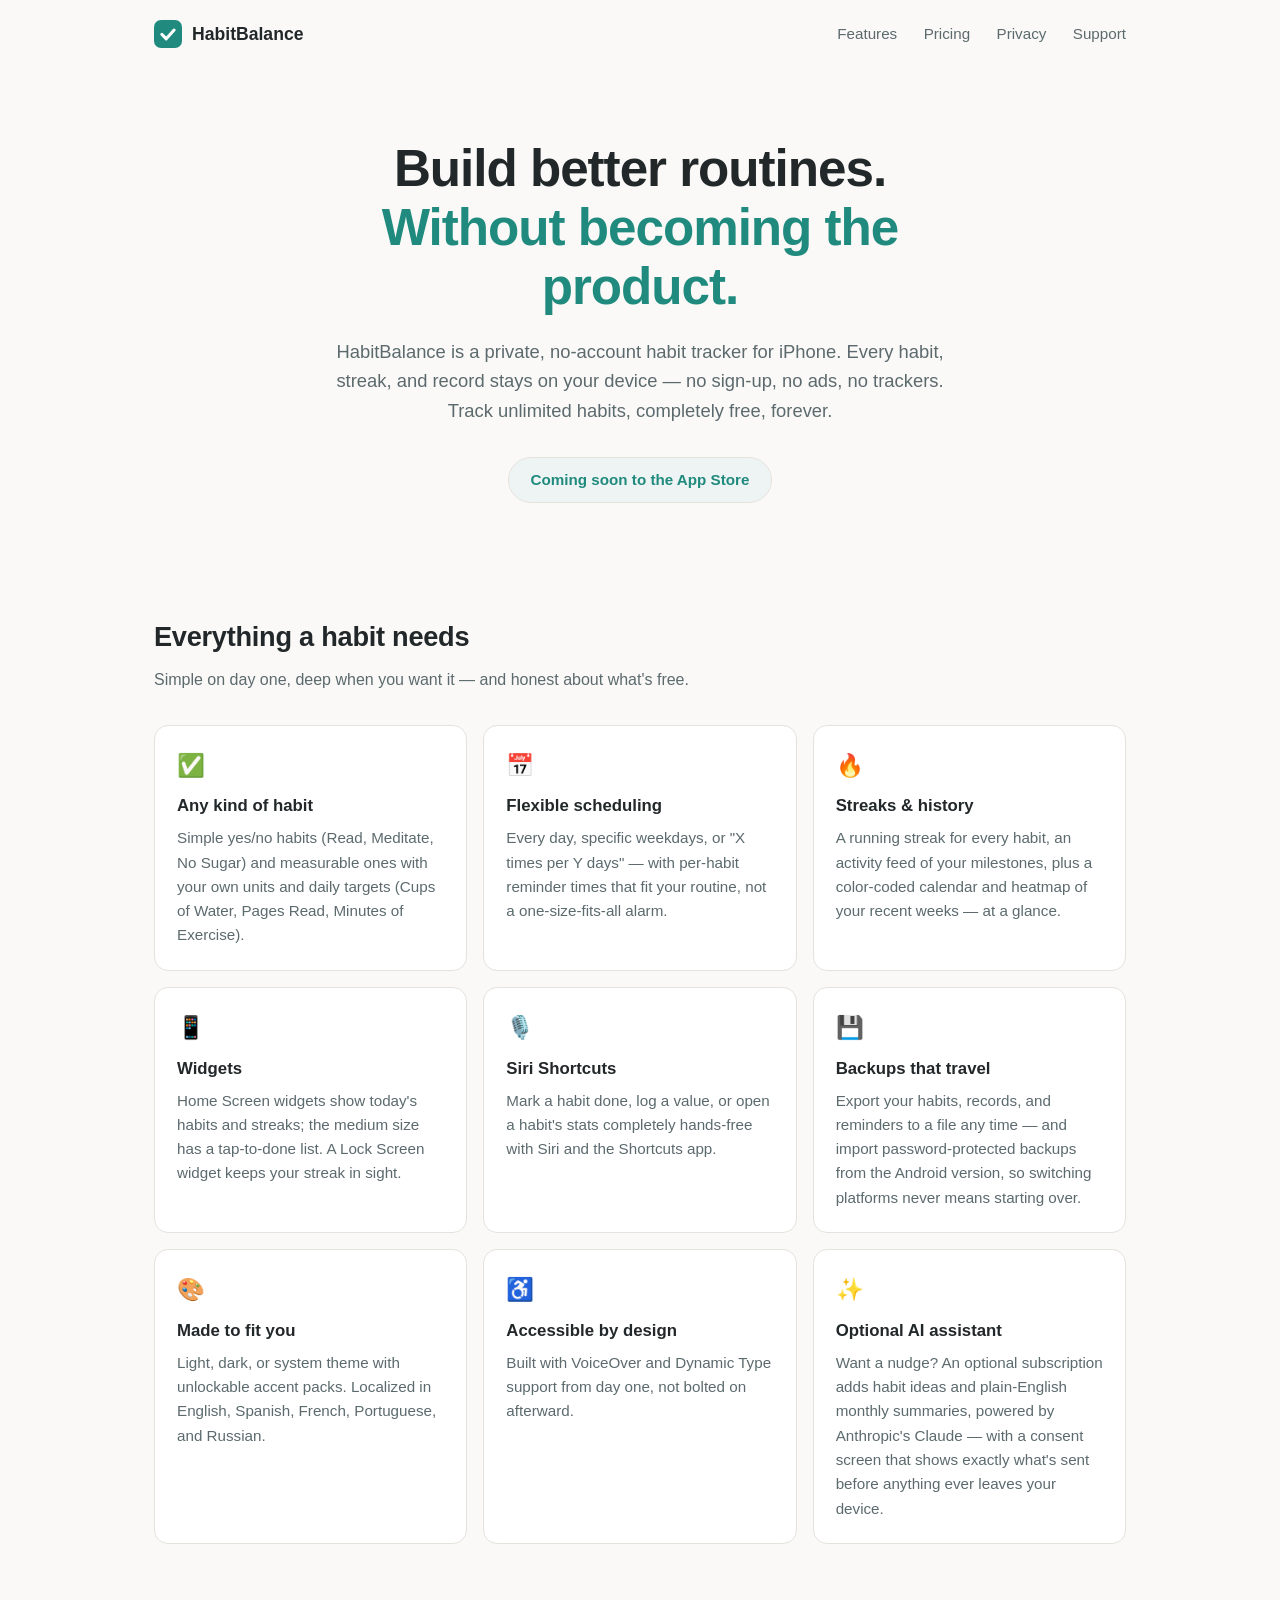
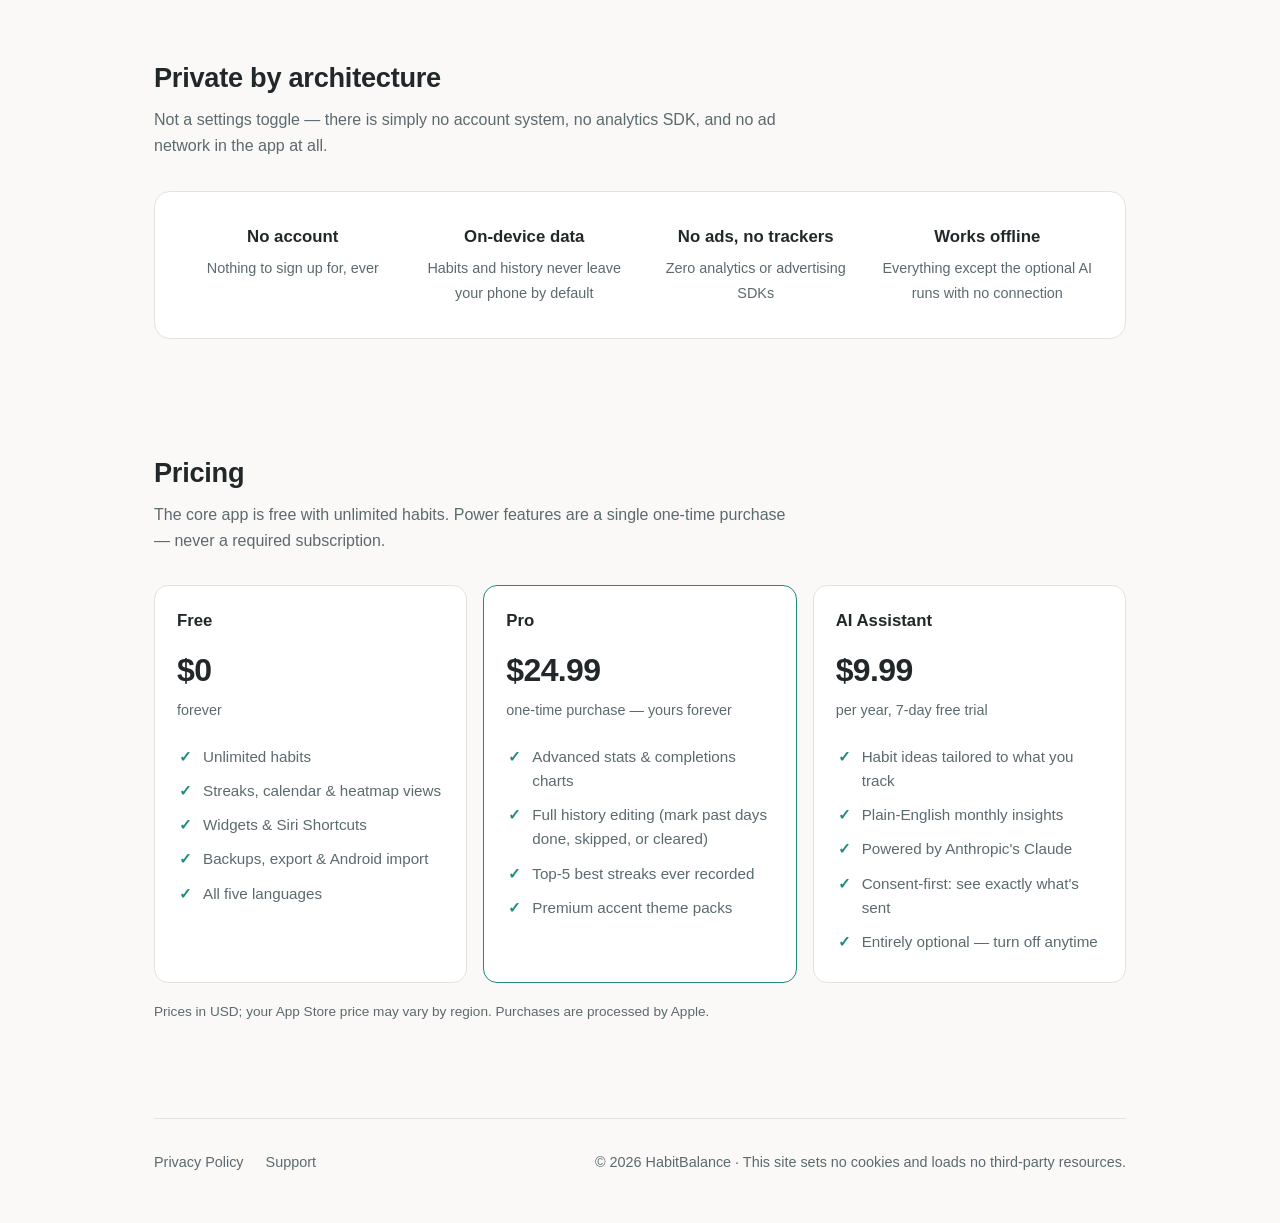
==== index.html @ 2bddd700 "HabitBalance site: landing, privacy policy, support Co-Authored-By: Claude Fable 5 <noreply@anthropi" ====
<!DOCTYPE html>
<html lang="en">
<head>
<meta charset="utf-8">
<meta name="viewport" content="width=device-width, initial-scale=1">
<title>HabitBalance — Private Habit Tracker for iPhone</title>
<meta name="description" content="HabitBalance is a private, no-account habit tracker for iPhone. Unlimited habits free forever, streaks, widgets, Siri Shortcuts — your data stays on your device.">
<link rel="stylesheet" href="style.css">
<link rel="icon" href="data:image/svg+xml,%3Csvg xmlns='http://www.w3.org/2000/svg' viewBox='0 0 32 32'%3E%3Crect width='32' height='32' rx='8' fill='%231f8a7d'/%3E%3Cpath d='M9 16.5l5 5 9-10' stroke='white' stroke-width='3.5' fill='none' stroke-linecap='round' stroke-linejoin='round'/%3E%3C/svg%3E">
</head>
<body>
<div class="wrap">
  <header class="site">
    <a class="brand" href="./">
      <svg width="28" height="28" viewBox="0 0 32 32" aria-hidden="true"><rect width="32" height="32" rx="8" fill="#1f8a7d"/><path d="M9 16.5l5 5 9-10" stroke="#fff" stroke-width="3.5" fill="none" stroke-linecap="round" stroke-linejoin="round"/></svg>
      HabitBalance
    </a>
    <nav class="site">
      <a href="#features">Features</a>
      <a href="#pricing">Pricing</a>
      <a href="privacy.html">Privacy</a>
      <a href="support.html">Support</a>
    </nav>
  </header>

  <section class="hero">
    <h1>Build better routines.<br><em>Without becoming the product.</em></h1>
    <p class="lead">HabitBalance is a private, no-account habit tracker for iPhone. Every habit, streak, and record stays on your device — no sign-up, no ads, no trackers. Track unlimited habits, completely free, forever.</p>
    <div class="cta">
      <span class="badge-soon">Coming soon to the App&nbsp;Store</span>
    </div>
  </section>

  <section class="section" id="features">
    <h2>Everything a habit needs</h2>
    <p class="sub">Simple on day one, deep when you want it — and honest about what's free.</p>
    <div class="grid">
      <div class="card"><span class="ico">✅</span><h3>Any kind of habit</h3><p>Simple yes/no habits (Read, Meditate, No Sugar) and measurable ones with your own units and daily targets (Cups of Water, Pages Read, Minutes of Exercise).</p></div>
      <div class="card"><span class="ico">📅</span><h3>Flexible scheduling</h3><p>Every day, specific weekdays, or "X times per Y days" — with per-habit reminder times that fit your routine, not a one-size-fits-all alarm.</p></div>
      <div class="card"><span class="ico">🔥</span><h3>Streaks &amp; history</h3><p>A running streak for every habit, an activity feed of your milestones, plus a color-coded calendar and heatmap of your recent weeks — at a glance.</p></div>
      <div class="card"><span class="ico">📱</span><h3>Widgets</h3><p>Home Screen widgets show today's habits and streaks; the medium size has a tap-to-done list. A Lock Screen widget keeps your streak in sight.</p></div>
      <div class="card"><span class="ico">🎙️</span><h3>Siri Shortcuts</h3><p>Mark a habit done, log a value, or open a habit's stats completely hands-free with Siri and the Shortcuts app.</p></div>
      <div class="card"><span class="ico">💾</span><h3>Backups that travel</h3><p>Export your habits, records, and reminders to a file any time — and import password-protected backups from the Android version, so switching platforms never means starting over.</p></div>
      <div class="card"><span class="ico">🎨</span><h3>Made to fit you</h3><p>Light, dark, or system theme with unlockable accent packs. Localized in English, Spanish, French, Portuguese, and Russian.</p></div>
      <div class="card"><span class="ico">♿</span><h3>Accessible by design</h3><p>Built with VoiceOver and Dynamic Type support from day one, not bolted on afterward.</p></div>
      <div class="card"><span class="ico">✨</span><h3>Optional AI assistant</h3><p>Want a nudge? An optional subscription adds habit ideas and plain-English monthly summaries, powered by Anthropic's Claude — with a consent screen that shows exactly what's sent before anything ever leaves your device.</p></div>
    </div>
  </section>

  <section class="section">
    <h2>Private by architecture</h2>
    <p class="sub">Not a settings toggle — there is simply no account system, no analytics SDK, and no ad network in the app at all.</p>
    <div class="privacy-strip">
      <div><strong>No account</strong><span>Nothing to sign up for, ever</span></div>
      <div><strong>On-device data</strong><span>Habits and history never leave your phone by default</span></div>
      <div><strong>No ads, no trackers</strong><span>Zero analytics or advertising SDKs</span></div>
      <div><strong>Works offline</strong><span>Everything except the optional AI runs with no connection</span></div>
    </div>
  </section>

  <section class="section" id="pricing">
    <h2>Pricing</h2>
    <p class="sub">The core app is free with unlimited habits. Power features are a single one-time purchase — never a required subscription.</p>
    <div class="pricing">
      <div class="card price-card">
        <span class="tier">Free</span>
        <span class="amount">$0</span>
        <span class="cadence">forever</span>
        <ul>
          <li>Unlimited habits</li>
          <li>Streaks, calendar &amp; heatmap views</li>
          <li>Widgets &amp; Siri Shortcuts</li>
          <li>Backups, export &amp; Android import</li>
          <li>All five languages</li>
        </ul>
      </div>
      <div class="card price-card featured">
        <span class="tier">Pro</span>
        <span class="amount">$24.99</span>
        <span class="cadence">one-time purchase — yours forever</span>
        <ul>
          <li>Advanced stats &amp; completions charts</li>
          <li>Full history editing (mark past days done, skipped, or cleared)</li>
          <li>Top-5 best streaks ever recorded</li>
          <li>Premium accent theme packs</li>
        </ul>
      </div>
      <div class="card price-card">
        <span class="tier">AI Assistant</span>
        <span class="amount">$9.99</span>
        <span class="cadence">per year, 7-day free trial</span>
        <ul>
          <li>Habit ideas tailored to what you track</li>
          <li>Plain-English monthly insights</li>
          <li>Powered by Anthropic's Claude</li>
          <li>Consent-first: see exactly what's sent</li>
          <li>Entirely optional — turn off anytime</li>
        </ul>
      </div>
    </div>
    <p class="price-note">Prices in USD; your App Store price may vary by region. Purchases are processed by Apple.</p>
  </section>

  <footer class="site">
    <div>
      <a href="privacy.html">Privacy Policy</a>
      <a href="support.html">Support</a>
    </div>
    <div>© 2026 HabitBalance · This site sets no cookies and loads no third-party resources.</div>
  </footer>
</div>
</body>
</html>
---- style.css ----
:root {
  --bg: #faf9f7;
  --surface: #ffffff;
  --ink: #22282a;
  --ink-soft: #5c6a6e;
  --accent: #1f8a7d;
  --accent-ink: #ffffff;
  --border: #e4e2dd;
  --pill: #eef4f3;
  color-scheme: light dark;
}
@media (prefers-color-scheme: dark) {
  :root {
    --bg: #14181a;
    --surface: #1c2225;
    --ink: #e8ecec;
    --ink-soft: #9aa8ab;
    --accent: #3cbfae;
    --accent-ink: #0d1f1c;
    --border: #2c3438;
    --pill: #22302e;
  }
}

* { margin: 0; padding: 0; box-sizing: border-box; }

body {
  background: var(--bg);
  color: var(--ink);
  font-family: -apple-system, BlinkMacSystemFont, "Segoe UI", Roboto, "Helvetica Neue", Arial, sans-serif;
  line-height: 1.6;
  -webkit-font-smoothing: antialiased;
}

.wrap { max-width: 1020px; margin: 0 auto; padding: 0 24px; }

header.site {
  display: flex; align-items: center; justify-content: space-between;
  padding: 20px 0;
}
.brand { display: flex; align-items: center; gap: 10px; font-weight: 700; font-size: 1.1rem; color: var(--ink); text-decoration: none; }
.brand svg { display: block; }
nav.site a { color: var(--ink-soft); text-decoration: none; margin-left: 22px; font-size: 0.95rem; }
nav.site a:hover { color: var(--accent); }

.hero { padding: 72px 0 56px; text-align: center; }
.hero h1 { font-size: clamp(2rem, 5.5vw, 3.2rem); line-height: 1.15; letter-spacing: -0.02em; max-width: 720px; margin: 0 auto; }
.hero h1 em { color: var(--accent); font-style: normal; }
.hero p.lead { max-width: 640px; margin: 20px auto 0; font-size: 1.15rem; color: var(--ink-soft); }
.hero .cta { margin-top: 32px; display: flex; gap: 12px; justify-content: center; flex-wrap: wrap; }

.badge-soon {
  display: inline-block; background: var(--pill); color: var(--accent);
  border: 1px solid var(--border); border-radius: 999px;
  padding: 10px 22px; font-weight: 600; font-size: 0.95rem;
}

.section { padding: 56px 0; }
.section h2 { font-size: 1.7rem; letter-spacing: -0.01em; margin-bottom: 8px; }
.section p.sub { color: var(--ink-soft); max-width: 640px; margin-bottom: 32px; }

.grid { display: grid; grid-template-columns: repeat(auto-fit, minmax(260px, 1fr)); gap: 16px; }
.card {
  background: var(--surface); border: 1px solid var(--border); border-radius: 14px;
  padding: 22px;
}
.card h3 { font-size: 1.05rem; margin-bottom: 6px; }
.card p { color: var(--ink-soft); font-size: 0.95rem; }
.card .ico { font-size: 1.4rem; margin-bottom: 10px; display: block; }

.privacy-strip {
  background: var(--surface); border: 1px solid var(--border); border-radius: 16px;
  padding: 32px; display: grid; grid-template-columns: repeat(auto-fit, minmax(180px, 1fr)); gap: 20px;
  text-align: center;
}
.privacy-strip strong { display: block; font-size: 1.05rem; margin-bottom: 4px; }
.privacy-strip span { color: var(--ink-soft); font-size: 0.9rem; }

.pricing { display: grid; grid-template-columns: repeat(auto-fit, minmax(240px, 1fr)); gap: 16px; align-items: stretch; }
.price-card { display: flex; flex-direction: column; }
.price-card .tier { font-weight: 700; font-size: 1.05rem; }
.price-card .amount { font-size: 2rem; font-weight: 700; margin: 10px 0 2px; letter-spacing: -0.02em; }
.price-card .cadence { color: var(--ink-soft); font-size: 0.9rem; margin-bottom: 14px; }
.price-card ul { list-style: none; margin-top: 4px; }
.price-card li { padding: 5px 0 5px 26px; position: relative; color: var(--ink-soft); font-size: 0.95rem; }
.price-card li::before { content: "✓"; position: absolute; left: 2px; color: var(--accent); font-weight: 700; }
.price-card.featured { border-color: var(--accent); }
.price-note { color: var(--ink-soft); font-size: 0.85rem; margin-top: 18px; }

.prose { max-width: 760px; padding: 40px 0 64px; }
.prose h1 { font-size: 2rem; letter-spacing: -0.02em; margin-bottom: 6px; }
.prose .meta { color: var(--ink-soft); font-size: 0.9rem; margin-bottom: 32px; }
.prose h2 { font-size: 1.3rem; margin: 36px 0 10px; }
.prose h3 { font-size: 1.05rem; margin: 24px 0 8px; }
.prose p, .prose li { color: var(--ink); }
.prose p { margin-bottom: 14px; }
.prose ul { margin: 0 0 14px 22px; }
.prose li { margin-bottom: 6px; }
.prose a { color: var(--accent); }
.callout {
  background: var(--pill); border: 1px solid var(--border); border-radius: 12px;
  padding: 16px 20px; margin: 20px 0;
}

footer.site {
  border-top: 1px solid var(--border);
  padding: 32px 0 48px; margin-top: 40px;
  color: var(--ink-soft); font-size: 0.9rem;
  display: flex; flex-wrap: wrap; gap: 12px 28px; align-items: center; justify-content: space-between;
}
footer.site a { color: var(--ink-soft); text-decoration: none; margin-right: 18px; }
footer.site a:hover { color: var(--accent); }
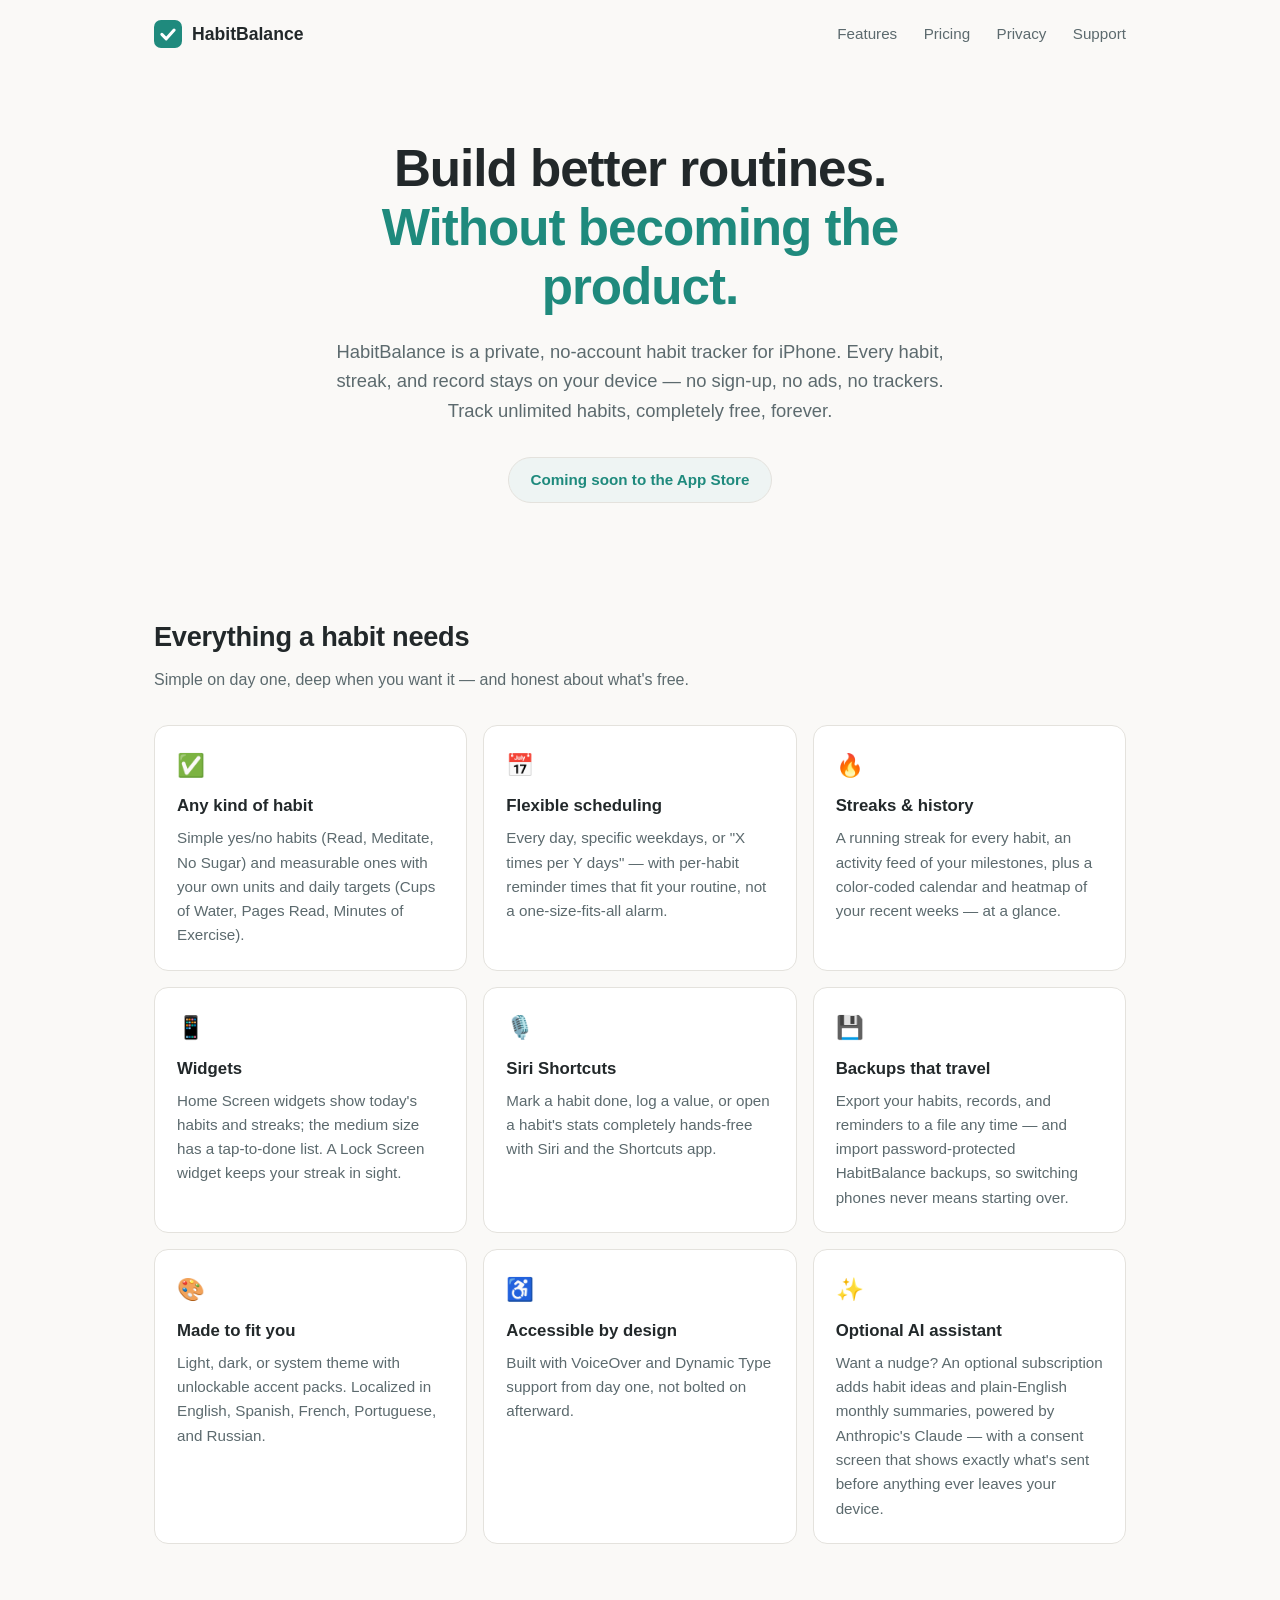
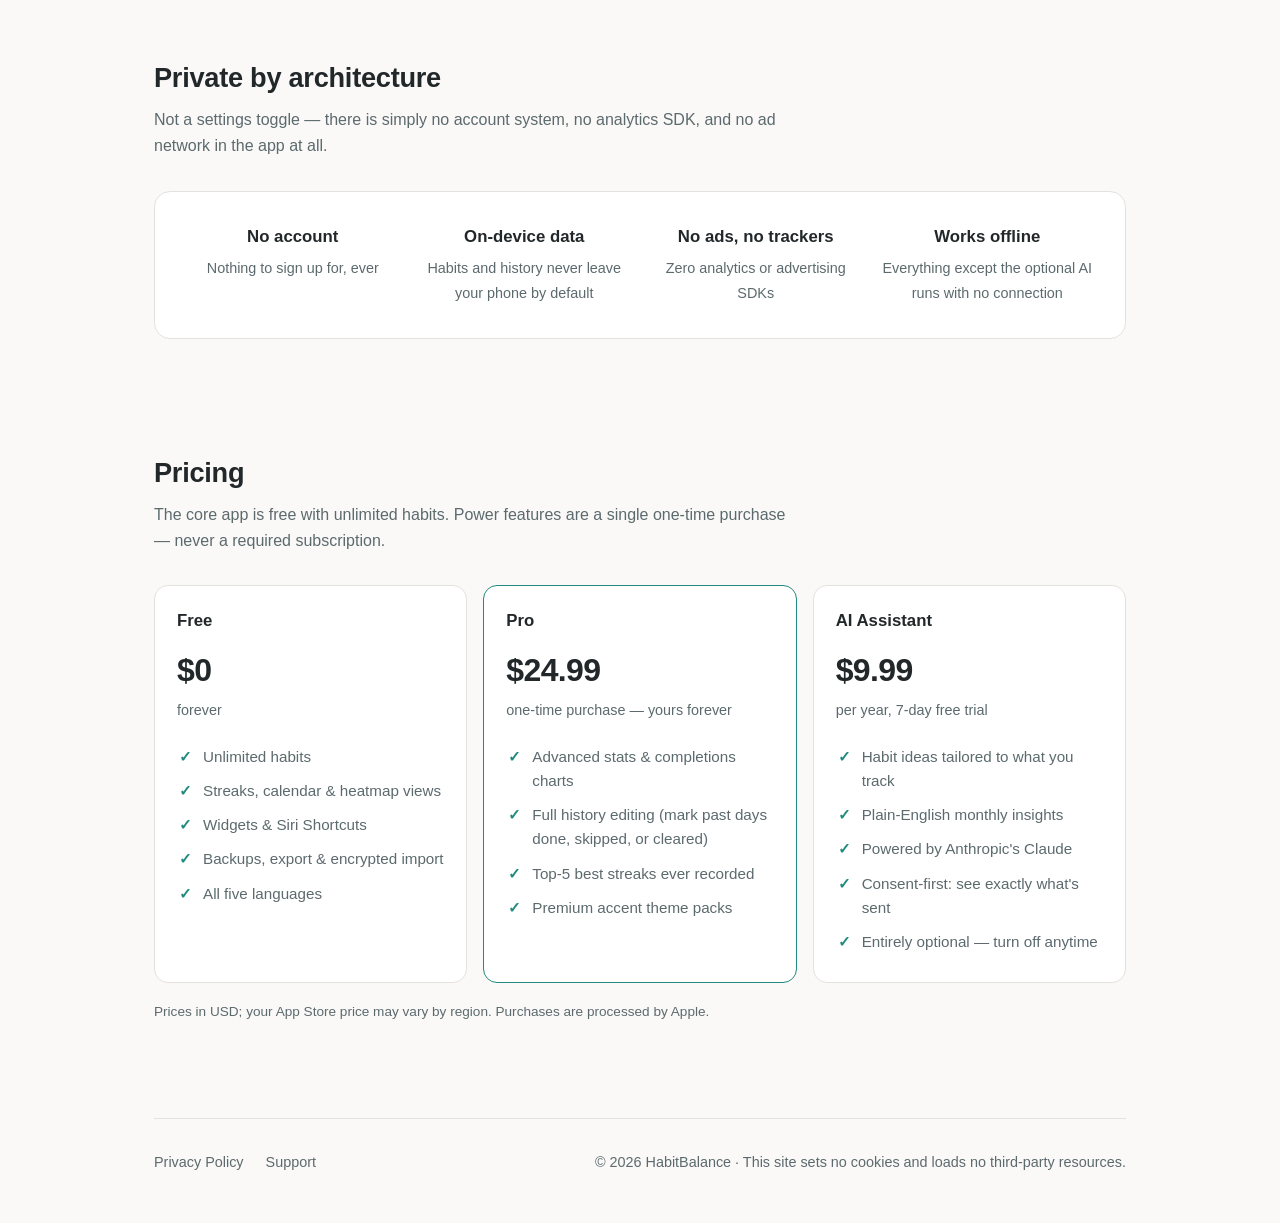
==== commit cb0a0882: "Privacy policy: full AI data list (notes, goals, schedules), how it's used, Anthropic protection sta" ====
--- a/index.html
+++ b/index.html
@@ -40,7 +40,7 @@
       <div class="card"><span class="ico">🔥</span><h3>Streaks &amp; history</h3><p>A running streak for every habit, an activity feed of your milestones, plus a color-coded calendar and heatmap of your recent weeks — at a glance.</p></div>
       <div class="card"><span class="ico">📱</span><h3>Widgets</h3><p>Home Screen widgets show today's habits and streaks; the medium size has a tap-to-done list. A Lock Screen widget keeps your streak in sight.</p></div>
       <div class="card"><span class="ico">🎙️</span><h3>Siri Shortcuts</h3><p>Mark a habit done, log a value, or open a habit's stats completely hands-free with Siri and the Shortcuts app.</p></div>
-      <div class="card"><span class="ico">💾</span><h3>Backups that travel</h3><p>Export your habits, records, and reminders to a file any time — and import password-protected backups from the Android version, so switching platforms never means starting over.</p></div>
+      <div class="card"><span class="ico">💾</span><h3>Backups that travel</h3><p>Export your habits, records, and reminders to a file any time — and import password-protected HabitBalance backups, so switching phones never means starting over.</p></div>
       <div class="card"><span class="ico">🎨</span><h3>Made to fit you</h3><p>Light, dark, or system theme with unlockable accent packs. Localized in English, Spanish, French, Portuguese, and Russian.</p></div>
       <div class="card"><span class="ico">♿</span><h3>Accessible by design</h3><p>Built with VoiceOver and Dynamic Type support from day one, not bolted on afterward.</p></div>
       <div class="card"><span class="ico">✨</span><h3>Optional AI assistant</h3><p>Want a nudge? An optional subscription adds habit ideas and plain-English monthly summaries, powered by Anthropic's Claude — with a consent screen that shows exactly what's sent before anything ever leaves your device.</p></div>
@@ -70,7 +70,7 @@
           <li>Unlimited habits</li>
           <li>Streaks, calendar &amp; heatmap views</li>
           <li>Widgets &amp; Siri Shortcuts</li>
-          <li>Backups, export &amp; Android import</li>
+          <li>Backups, export &amp; encrypted import</li>
           <li>All five languages</li>
         </ul>
       </div>
